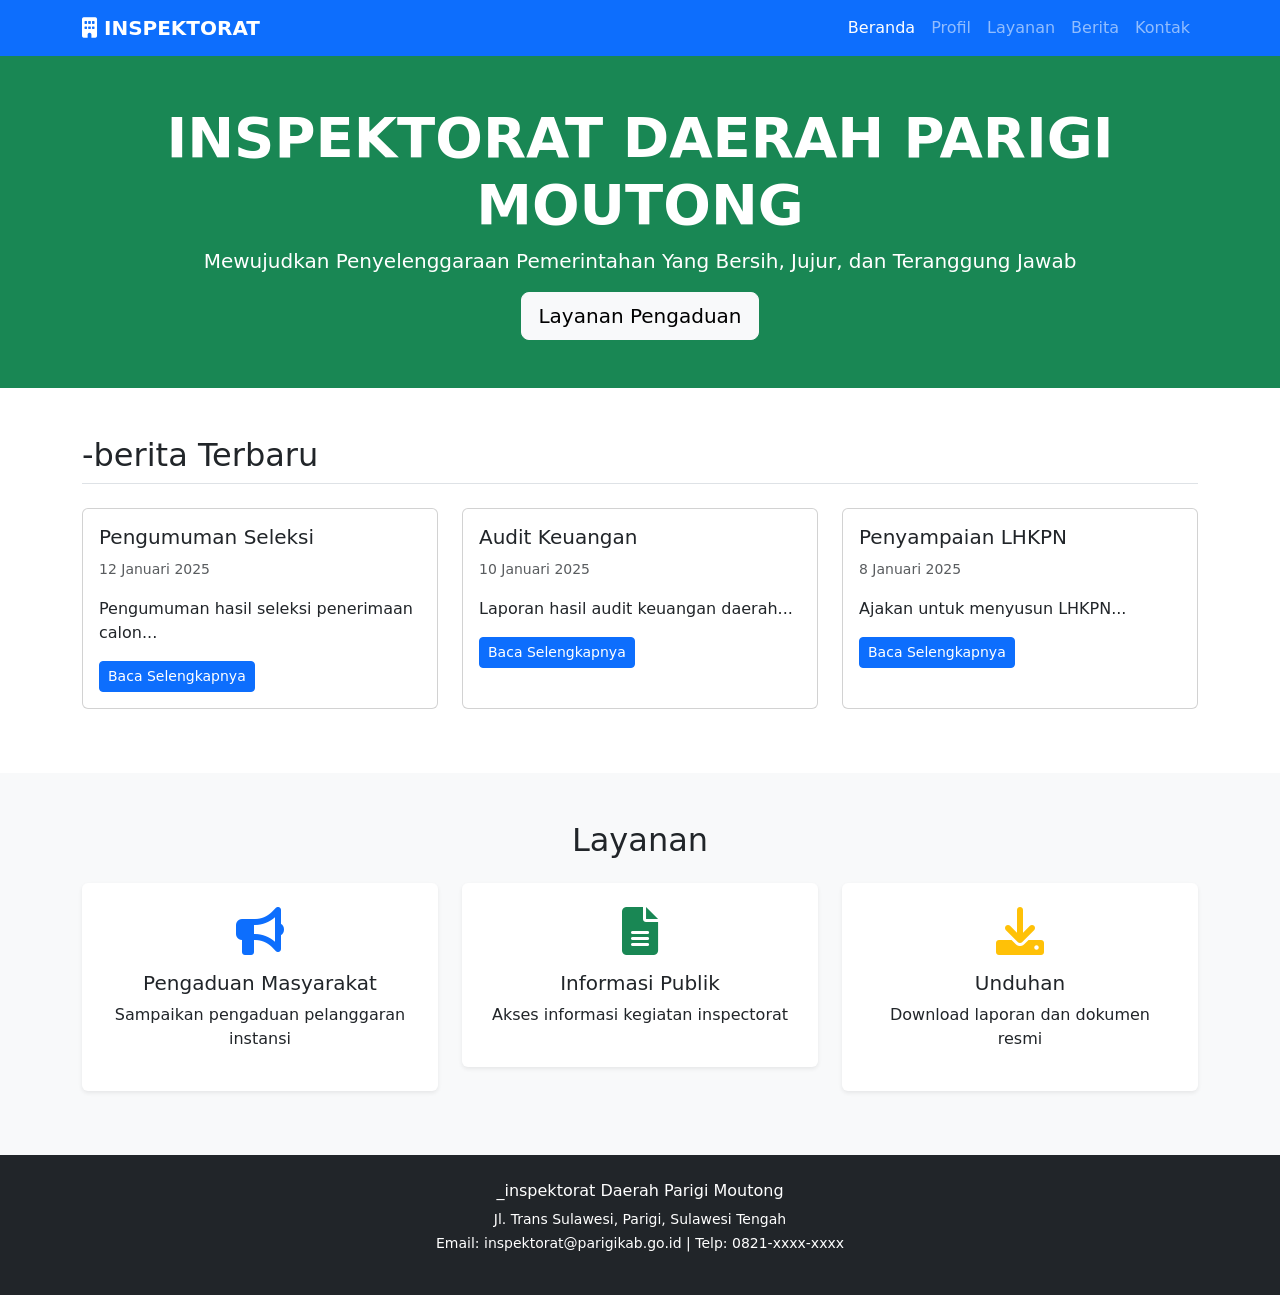
==== index.html @ b8fc4457 "Commit pertama: Membuat website Inspektorat Parigi Moutong" ====
<!DOCTYPE html>
<html lang="id">
<head>
    <meta charset="UTF-8">
    <meta name="viewport" content="width=device-width, initial-scale=1.0">
    <title>Inspektorat Daerah Parigi Moutong</title>
    
    <!-- Bootstrap CSS -->
    <link href="https://cdn.jsdelivr.net/npm/bootstrap@5.3.0/dist/css/bootstrap.min.css" rel="stylesheet">
    
    <!-- Font Awesome (untuk ikon) -->
    <link rel="stylesheet" href="https://cdnjs.cloudflare.com/ajax/libs/font-awesome/6.0.0/css/all.min.css">
</head>
<body>

    <!-- Navbar -->
    <nav class="navbar navbar-expand-lg navbar-dark bg-primary">
        <div class="container">
            <a class="navbar-brand fw-bold" href="#">
                <i class="fas fa-building"></i> INSPEKTORAT
            </a>
            <button class="navbar-toggler" type="button" data-bs-toggle="collapse" data-bs-target="#navbarNav">
                <span class="navbar-toggler-icon"></span>
            </button>
            <div class="collapse navbar-collapse" id="navbarNav">
                <ul class="navbar-nav ms-auto">
                    <li class="nav-item"><a class="nav-link active" href="#">Beranda</a></li>
                    <li class="nav-item"><a class="nav-link" href="#">Profil</a></li>
                    <li class="nav-item"><a class="nav-link" href="#">Layanan</a></li>
                    <li class="nav-item"><a class="nav-link" href="#">Berita</a></li>
                    <li class="nav-item"><a class="nav-link" href="#">Kontak</a></li>
                </ul>
            </div>
        </div>
    </nav>

    <!-- Hero Section -->
    <header class="bg-success text-white text-center py-5">
        <div class="container">
            <h1 class="display-4 fw-bold">INSPEKTORAT DAERAH PARIGI MOUTONG</h1>
            <p class="lead">Mewujudkan Penyelenggaraan Pemerintahan Yang Bersih, Jujur, dan Teranggung Jawab</p>
            <a href="#" class="btn btn-light btn-lg">Layanan Pengaduan</a>
        </div>
    </header>

    <!-- Berita Utama -->
    <section class="container my-5">
        <h2 class="mb-4 border-bottom pb-2">-berita Terbaru</h2>
        <div class="row">
            <div class="col-md-4 mb-3">
                <div class="card h-100">
                    <div class="card-body">
                        <h5 class="card-title">Pengumuman Seleksi</h5>
                        <p class="text-muted"><small>12 Januari 2025</small></p>
                        <p class="card-text">Pengumuman hasil seleksi penerimaan calon...</p>
                        <a href="#" class="btn btn-sm btn-primary">Baca Selengkapnya</a>
                    </div>
                </div>
            </div>
            <div class="col-md-4 mb-3">
                <div class="card h-100">
                    <div class="card-body">
                        <h5 class="card-title">Audit Keuangan</h5>
                        <p class="text-muted"><small>10 Januari 2025</small></p>
                        <p class="card-text">Laporan hasil audit keuangan daerah...</p>
                        <a href="#" class="btn btn-sm btn-primary">Baca Selengkapnya</a>
                    </div>
                </div>
            </div>
            <div class="col-md-4 mb-3">
                <div class="card h-100">
                    <div class="card-body">
                        <h5 class="card-title">Penyampaian LHKPN</h5>
                        <p class="text-muted"><small>8 Januari 2025</small></p>
                        <p class="card-text">Ajakan untuk menyusun LHKPN...</p>
                        <a href="#" class="btn btn-sm btn-primary">Baca Selengkapnya</a>
                    </div>
                </div>
            </div>
        </div>
    </section>

    <!-- Layanan -->
    <section class="bg-light py-5">
        <div class="container">
            <h2 class="text-center mb-4">Layanan</h2>
            <div class="row text-center">
                <div class="col-md-4 mb-3">
                    <div class="p-4 bg-white rounded shadow-sm">
                        <i class="fas fa-bullhorn fa-3x text-primary mb-3"></i>
                        <h5>Pengaduan Masyarakat</h5>
                        <p>Sampaikan pengaduan pelanggaran instansi</p>
                    </div>
                </div>
                <div class="col-md-4 mb-3">
                    <div class="p-4 bg-white rounded shadow-sm">
                        <i class="fas fa-file-alt fa-3x text-success mb-3"></i>
                        <h5>Informasi Publik</h5>
                        <p>Akses informasi kegiatan inspectorat</p>
                    </div>
                </div>
                <div class="col-md-4 mb-3">
                    <div class="p-4 bg-white rounded shadow-sm">
                        <i class="fas fa-download fa-3x text-warning mb-3"></i>
                        <h5>Unduhan</h5>
                        <p>Download laporan dan dokumen resmi</p>
                    </div>
                </div>
            </div>
        </div>
    </section>

    <!-- Footer -->
    <footer class="bg-dark text-white text-center py-4">
        <div class="container">
            <p class="mb-1">_inspektorat Daerah Parigi Moutong</p>
            <p class="mb-0"><small>Jl. Trans Sulawesi, Parigi, Sulawesi Tengah</small></p>
            <p><small>Email: inspektorat@parigikab.go.id | Telp: 0821-xxxx-xxxx</small></p>
        </div>
    </footer>

    <!-- Bootstrap JS -->
    <script src="https://cdn.jsdelivr.net/npm/bootstrap@5.3.0/dist/js/bootstrap.bundle.min.js"></script>
</body>
</html>
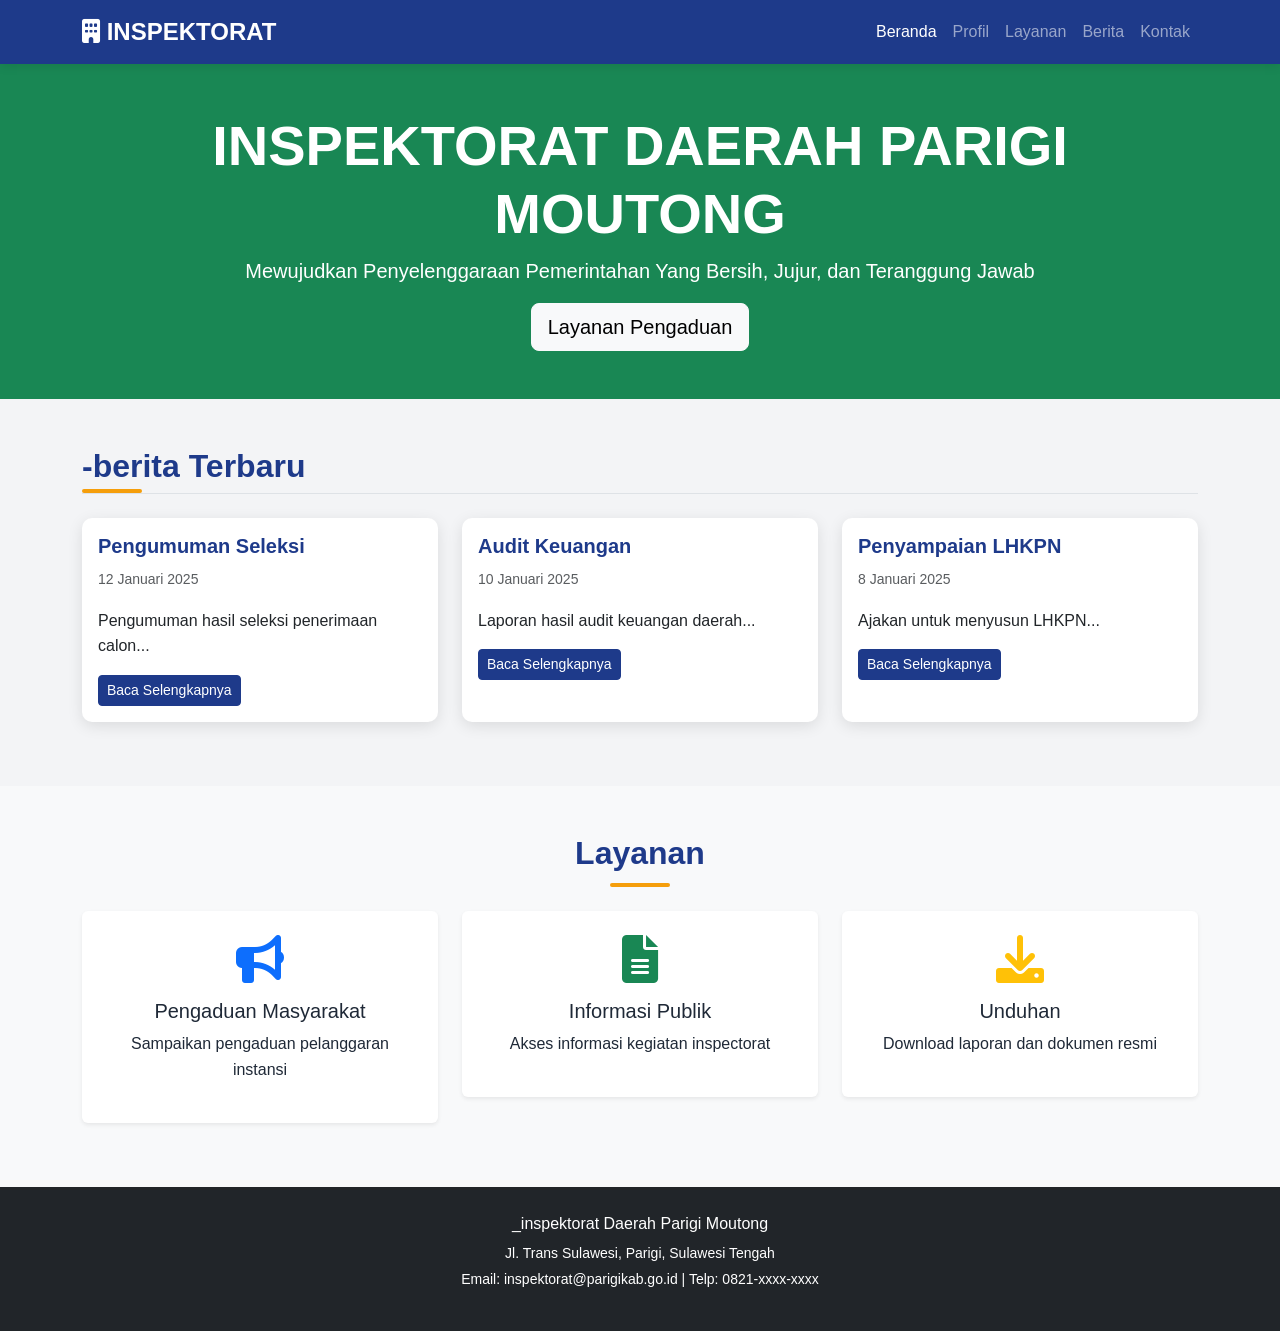
==== commit ff609777: "Menambahkan halaman profil dan CSS" ====
--- a/index.html
+++ b/index.html
@@ -7,7 +7,8 @@
     
     <!-- Bootstrap CSS -->
     <link href="https://cdn.jsdelivr.net/npm/bootstrap@5.3.0/dist/css/bootstrap.min.css" rel="stylesheet">
-    
+    <!-- Custom CSS -->
+    <link rel="stylesheet" href="css/style.css">
     <!-- Font Awesome (untuk ikon) -->
     <link rel="stylesheet" href="https://cdnjs.cloudflare.com/ajax/libs/font-awesome/6.0.0/css/all.min.css">
 </head>
--- a/css/style.css
+++ b/css/style.css
@@ -0,0 +1,191 @@
+/* ============================================
+   STYLESHEET WEBSITE INSPEKTORAT PARIGI MOUTONG
+   ============================================ */
+
+/* --- VARIABEL WARNA --- */
+:root {
+    --primary: #1e3a8a;      /* Biru tua */
+    --secondary: #16a34a;   /* Hijau */
+    --accent: #f59e0b;       /* Kuning Emas */
+    --dark: #1f2937;        /* Abu gelap */
+    --light: #f3f4f6;       /* Abu terang */
+    --white: #ffffff;
+}
+
+/* --- RESET DASAR --- */
+* {
+    margin: 0;
+    padding: 0;
+    box-sizing: border-box;
+}
+
+body {
+    font-family: 'Segoe UI', Tahoma, Geneva, Verdana, sans-serif;
+    line-height: 1.6;
+    color: var(--dark);
+    background-color: var(--light);
+}
+
+/* --- NAVBAR --- */
+.navbar {
+    background-color: var(--primary) !important;
+    box-shadow: 0 2px 10px rgba(0,0,0,0.1);
+}
+
+.navbar-brand {
+    font-weight: bold;
+    font-size: 1.5rem;
+}
+
+.nav-link {
+    font-weight: 500;
+    transition: color 0.3s;
+}
+
+.nav-link:hover {
+    color: var(--accent) !important;
+}
+
+/* --- HERO SECTION --- */
+.hero {
+    background: linear-gradient(rgba(30, 58, 138, 0.9), rgba(30, 58, 138, 0.8)),
+                url('https://source.unsplash.com/1600x900/?government,building');
+    background-size: cover;
+    background-position: center;
+    padding: 100px 0;
+}
+
+.hero h1 {
+    font-size: 2.5rem;
+    font-weight: 800;
+}
+
+.hero .btn-light {
+    font-weight: 600;
+    padding: 12px 30px;
+    transition: transform 0.3s;
+}
+
+.hero .btn-light:hover {
+    transform: scale(1.05);
+}
+
+/* --- CARD BERITA --- */
+.card {
+    border: none;
+    border-radius: 10px;
+    box-shadow: 0 4px 15px rgba(0,0,0,0.1);
+    transition: transform 0.3s, box-shadow 0.3s;
+}
+
+.card:hover {
+    transform: translateY(-5px);
+    box-shadow: 0 8px 25px rgba(0,0,0,0.15);
+}
+
+.card-title {
+    color: var(--primary);
+    font-weight: 700;
+}
+
+/* --- LAYANAN --- */
+.layanan-item {
+    border-radius: 15px;
+    transition: transform 0.3s;
+}
+
+.layanan-item:hover {
+    transform: translateY(-10px);
+}
+
+.layanan-item i {
+    transition: color 0.3s;
+}
+
+.layanan-item:hover i {
+    color: var(--accent);
+}
+
+/* --- HEADING SECTION --- */
+h2 {
+    color: var(--primary);
+    font-weight: 700;
+    position: relative;
+    padding-bottom: 15px;
+}
+
+h2::after {
+    content: '';
+    position: absolute;
+    bottom: 0;
+    left: 0;
+    width: 60px;
+    height: 4px;
+    background-color: var(--accent);
+    border-radius: 2px;
+}
+
+h2.text-center::after {
+    left: 50%;
+    transform: translateX(-50%);
+}
+
+/* --- FOOTER --- */
+footer {
+    background-color: var(--dark);
+}
+
+footer a {
+    text-decoration: none;
+    transition: color 0.3s;
+}
+
+footer a:hover {
+    color: var(--accent) !important;
+}
+
+/* --- BUTTON --- */
+.btn-primary {
+    background-color: var(--primary);
+    border-color: var(--primary);
+}
+
+.btn-primary:hover {
+    background-color: #1e40af;
+    border-color: #1e40af;
+}
+
+/* --- RESPONSIVE --- */
+@media (max-width: 768px) {
+    .hero h1 {
+        font-size: 1.8rem;
+    }
+    
+    .hero {
+        padding: 60px 0;
+    }
+}
+
+/* --- PROFIL PAGE STYLES --- */
+.profil-header {
+    background: linear-gradient(rgba(30, 58, 138, 0.95), rgba(30, 58, 138, 0.95));
+    padding: 60px 0;
+    color: white;
+}
+
+.struktur-item {
+    border-radius: 10px;
+    transition: transform 0.3s;
+}
+
+.struktur-item:hover {
+    transform: scale(1.02);
+}
+
+.list-group-item {
+    border-left: 4px solid var(--primary);
+}
+
+.list-group-item:hover {
+    background-color: var(--light);
+}
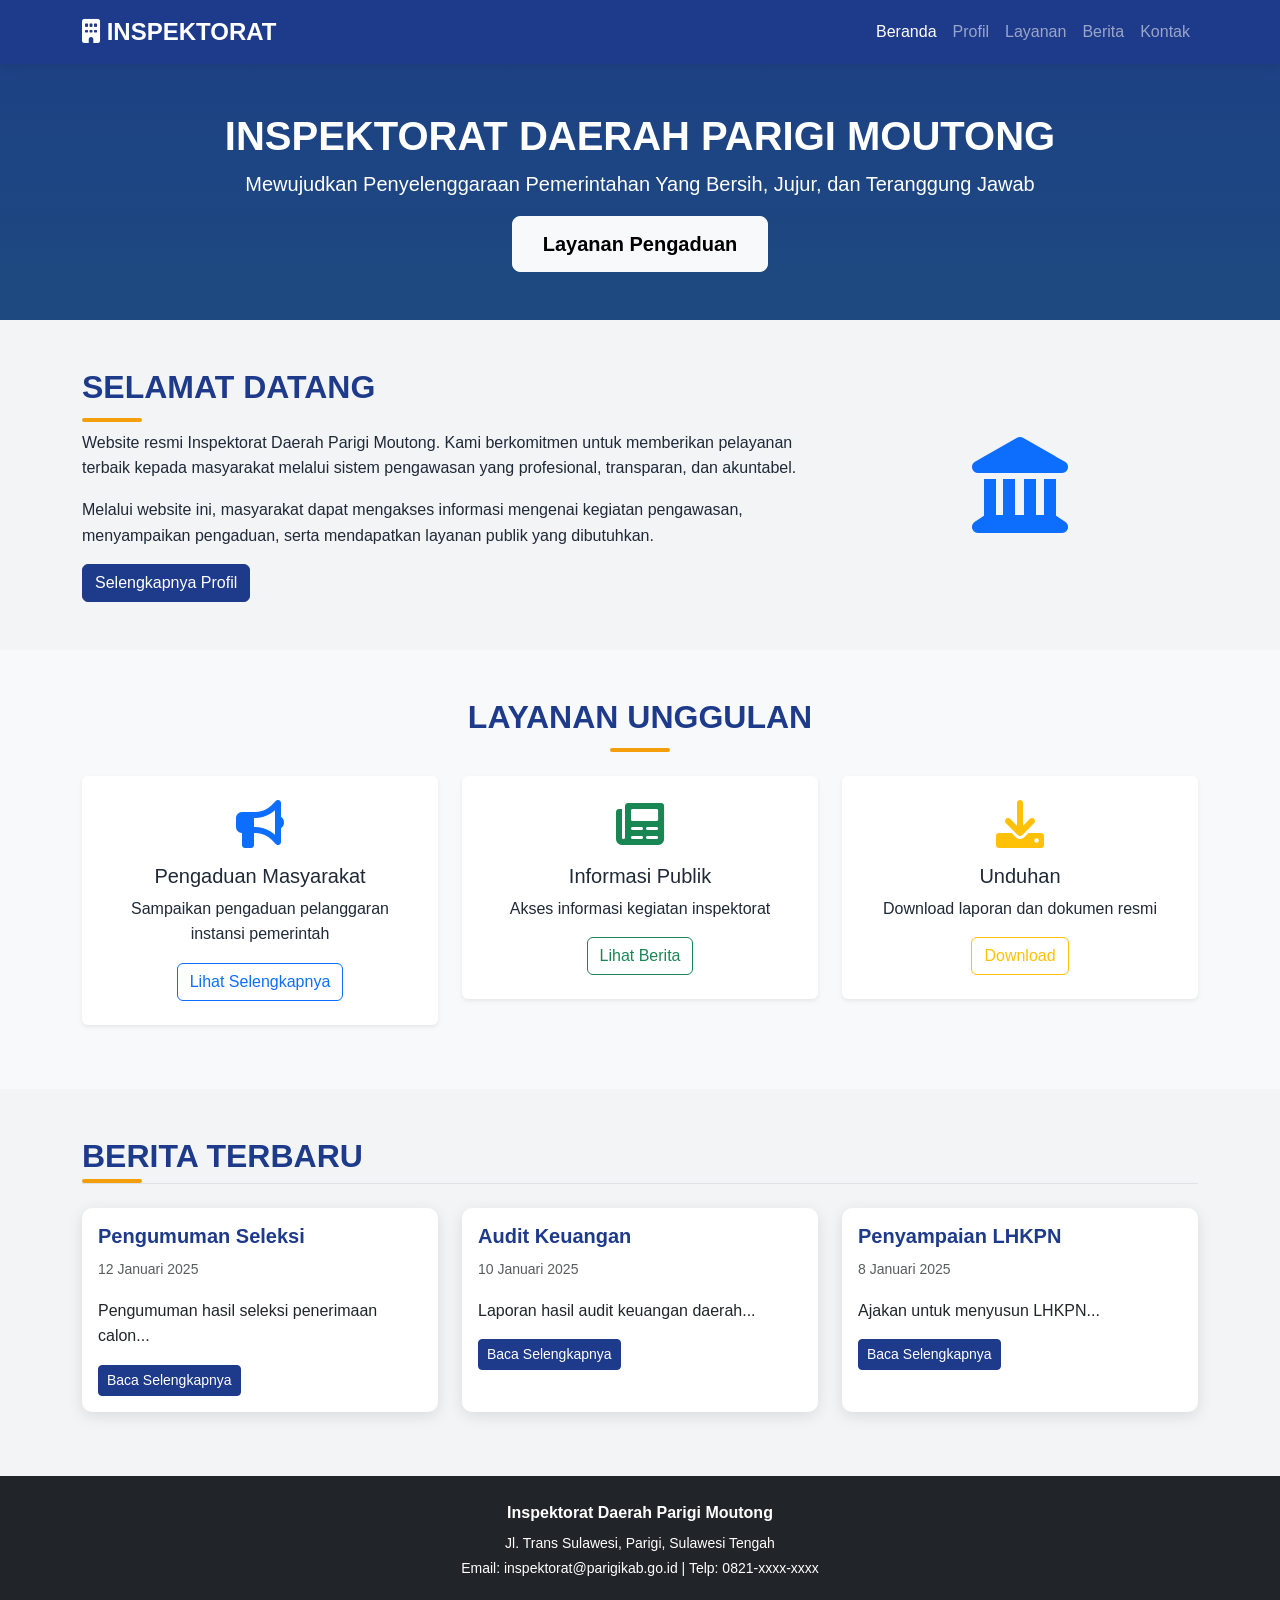
==== commit 5fbe04d7: "Update index.html: perbaiki link menu navbar" ====
--- a/index.html
+++ b/index.html
@@ -7,9 +7,11 @@
     
     <!-- Bootstrap CSS -->
     <link href="https://cdn.jsdelivr.net/npm/bootstrap@5.3.0/dist/css/bootstrap.min.css" rel="stylesheet">
+    
     <!-- Custom CSS -->
     <link rel="stylesheet" href="css/style.css">
-    <!-- Font Awesome (untuk ikon) -->
+    
+    <!-- Font Awesome -->
     <link rel="stylesheet" href="https://cdnjs.cloudflare.com/ajax/libs/font-awesome/6.0.0/css/all.min.css">
 </head>
 <body>
@@ -17,7 +19,7 @@
     <!-- Navbar -->
     <nav class="navbar navbar-expand-lg navbar-dark bg-primary">
         <div class="container">
-            <a class="navbar-brand fw-bold" href="#">
+            <a class="navbar-brand fw-bold" href="index.html">
                 <i class="fas fa-building"></i> INSPEKTORAT
             </a>
             <button class="navbar-toggler" type="button" data-bs-toggle="collapse" data-bs-target="#navbarNav">
@@ -25,28 +27,83 @@
             </button>
             <div class="collapse navbar-collapse" id="navbarNav">
                 <ul class="navbar-nav ms-auto">
-                    <li class="nav-item"><a class="nav-link active" href="#">Beranda</a></li>
-                    <li class="nav-item"><a class="nav-link" href="#">Profil</a></li>
-                    <li class="nav-item"><a class="nav-link" href="#">Layanan</a></li>
-                    <li class="nav-item"><a class="nav-link" href="#">Berita</a></li>
-                    <li class="nav-item"><a class="nav-link" href="#">Kontak</a></li>
+                    <li class="nav-item"><a class="nav-link active" href="index.html">Beranda</a></li>
+                    <li class="nav-item"><a class="nav-link" href="profil.html">Profil</a></li>
+                    <li class="nav-item"><a class="nav-link" href="layanan.html">Layanan</a></li>
+                    <li class="nav-item"><a class="nav-link" href="berita.html">Berita</a></li>
+                    <li class="nav-item"><a class="nav-link" href="kontak.html">Kontak</a></li>
                 </ul>
             </div>
         </div>
     </nav>
 
     <!-- Hero Section -->
-    <header class="bg-success text-white text-center py-5">
+    <header class="hero bg-success text-white text-center py-5">
         <div class="container">
             <h1 class="display-4 fw-bold">INSPEKTORAT DAERAH PARIGI MOUTONG</h1>
             <p class="lead">Mewujudkan Penyelenggaraan Pemerintahan Yang Bersih, Jujur, dan Teranggung Jawab</p>
-            <a href="#" class="btn btn-light btn-lg">Layanan Pengaduan</a>
+            <a href="layanan.html" class="btn btn-light btn-lg">Layanan Pengaduan</a>
         </div>
     </header>
 
-    <!-- Berita Utama -->
+    <!-- Sambutan -->
     <section class="container my-5">
-        <h2 class="mb-4 border-bottom pb-2">-berita Terbaru</h2>
+        <div class="row align-items-center">
+            <div class="col-md-8">
+                <h2>SELAMAT DATANG</h2>
+                <p class="text-justify">
+                    Website resmi Inspektorat Daerah Parigi Moutong. Kami berkomitmen untuk memberikan 
+                    pelayanan terbaik kepada masyarakat melalui sistem pengawasan yang profesional, 
+                    transparan, dan akuntabel.
+                </p>
+                <p class="text-justify">
+                    Melalui website ini, masyarakat dapat mengakses informasi mengenai kegiatan 
+                    pengawasan, menyampaikan pengaduan, serta mendapatkan layanan publik yang dibutuhkan.
+                </p>
+                <a href="profil.html" class="btn btn-primary">Selengkapnya Profil</a>
+            </div>
+            <div class="col-md-4 text-center">
+                <i class="fas fa-landmark fa-6x text-primary"></i>
+            </div>
+        </div>
+    </section>
+
+    <!-- Layanan Unggulan -->
+    <section class="bg-light py-5">
+        <div class="container">
+            <h2 class="text-center mb-4">LAYANAN UNGGULAN</h2>
+            <div class="row text-center">
+                <div class="col-md-4 mb-3">
+                    <div class="p-4 bg-white rounded shadow-sm layanan-item">
+                        <i class="fas fa-bullhorn fa-3x text-primary mb-3"></i>
+                        <h5>Pengaduan Masyarakat</h5>
+                        <p>Sampaikan pengaduan pelanggaran instansi pemerintah</p>
+                        <a href="layanan.html" class="btn btn-outline-primary">Lihat Selengkapnya</a>
+                    </div>
+                </div>
+                <div class="col-md-4 mb-3">
+                    <div class="p-4 bg-white rounded shadow-sm layanan-item">
+                        <i class="fas fa-newspaper fa-3x text-success mb-3"></i>
+                        <h5>Informasi Publik</h5>
+                        <p>Akses informasi kegiatan inspektorat</p>
+                        <a href="berita.html" class="btn btn-outline-success">Lihat Berita</a>
+                    </div>
+                </div>
+                <div class="col-md-4 mb-3">
+                    <div class="p-4 bg-white rounded shadow-sm layanan-item">
+                        <i class="fas fa-download fa-3x text-warning mb-3"></i>
+                        <h5>Unduhan</h5>
+                        <p>Download laporan dan dokumen resmi</p>
+                        <a href="layanan.html" class="btn btn-outline-warning">Download</a>
+                    </div>
+                </div>
+            </div>
+        </div>
+    </section>
+
+    <!-- Berita Terbaru -->
+    <section class="container my-5">
+        <h2 class="mb-4 border-bottom pb-2">BERITA TERBARU</h2>
         <div class="row">
             <div class="col-md-4 mb-3">
                 <div class="card h-100">
@@ -54,7 +111,7 @@
                         <h5 class="card-title">Pengumuman Seleksi</h5>
                         <p class="text-muted"><small>12 Januari 2025</small></p>
                         <p class="card-text">Pengumuman hasil seleksi penerimaan calon...</p>
-                        <a href="#" class="btn btn-sm btn-primary">Baca Selengkapnya</a>
+                        <a href="berita.html" class="btn btn-sm btn-primary">Baca Selengkapnya</a>
                     </div>
                 </div>
             </div>
@@ -64,7 +121,7 @@
                         <h5 class="card-title">Audit Keuangan</h5>
                         <p class="text-muted"><small>10 Januari 2025</small></p>
                         <p class="card-text">Laporan hasil audit keuangan daerah...</p>
-                        <a href="#" class="btn btn-sm btn-primary">Baca Selengkapnya</a>
+                        <a href="berita.html" class="btn btn-sm btn-primary">Baca Selengkapnya</a>
                     </div>
                 </div>
             </div>
@@ -74,37 +131,7 @@
                         <h5 class="card-title">Penyampaian LHKPN</h5>
                         <p class="text-muted"><small>8 Januari 2025</small></p>
                         <p class="card-text">Ajakan untuk menyusun LHKPN...</p>
-                        <a href="#" class="btn btn-sm btn-primary">Baca Selengkapnya</a>
-                    </div>
-                </div>
-            </div>
-        </div>
-    </section>
-
-    <!-- Layanan -->
-    <section class="bg-light py-5">
-        <div class="container">
-            <h2 class="text-center mb-4">Layanan</h2>
-            <div class="row text-center">
-                <div class="col-md-4 mb-3">
-                    <div class="p-4 bg-white rounded shadow-sm">
-                        <i class="fas fa-bullhorn fa-3x text-primary mb-3"></i>
-                        <h5>Pengaduan Masyarakat</h5>
-                        <p>Sampaikan pengaduan pelanggaran instansi</p>
-                    </div>
-                </div>
-                <div class="col-md-4 mb-3">
-                    <div class="p-4 bg-white rounded shadow-sm">
-                        <i class="fas fa-file-alt fa-3x text-success mb-3"></i>
-                        <h5>Informasi Publik</h5>
-                        <p>Akses informasi kegiatan inspectorat</p>
-                    </div>
-                </div>
-                <div class="col-md-4 mb-3">
-                    <div class="p-4 bg-white rounded shadow-sm">
-                        <i class="fas fa-download fa-3x text-warning mb-3"></i>
-                        <h5>Unduhan</h5>
-                        <p>Download laporan dan dokumen resmi</p>
+                        <a href="berita.html" class="btn btn-sm btn-primary">Baca Selengkapnya</a>
                     </div>
                 </div>
             </div>
@@ -114,7 +141,7 @@
     <!-- Footer -->
     <footer class="bg-dark text-white text-center py-4">
         <div class="container">
-            <p class="mb-1">_inspektorat Daerah Parigi Moutong</p>
+            <p class="mb-1"><strong>Inspektorat Daerah Parigi Moutong</strong></p>
             <p class="mb-0"><small>Jl. Trans Sulawesi, Parigi, Sulawesi Tengah</small></p>
             <p><small>Email: inspektorat@parigikab.go.id | Telp: 0821-xxxx-xxxx</small></p>
         </div>
